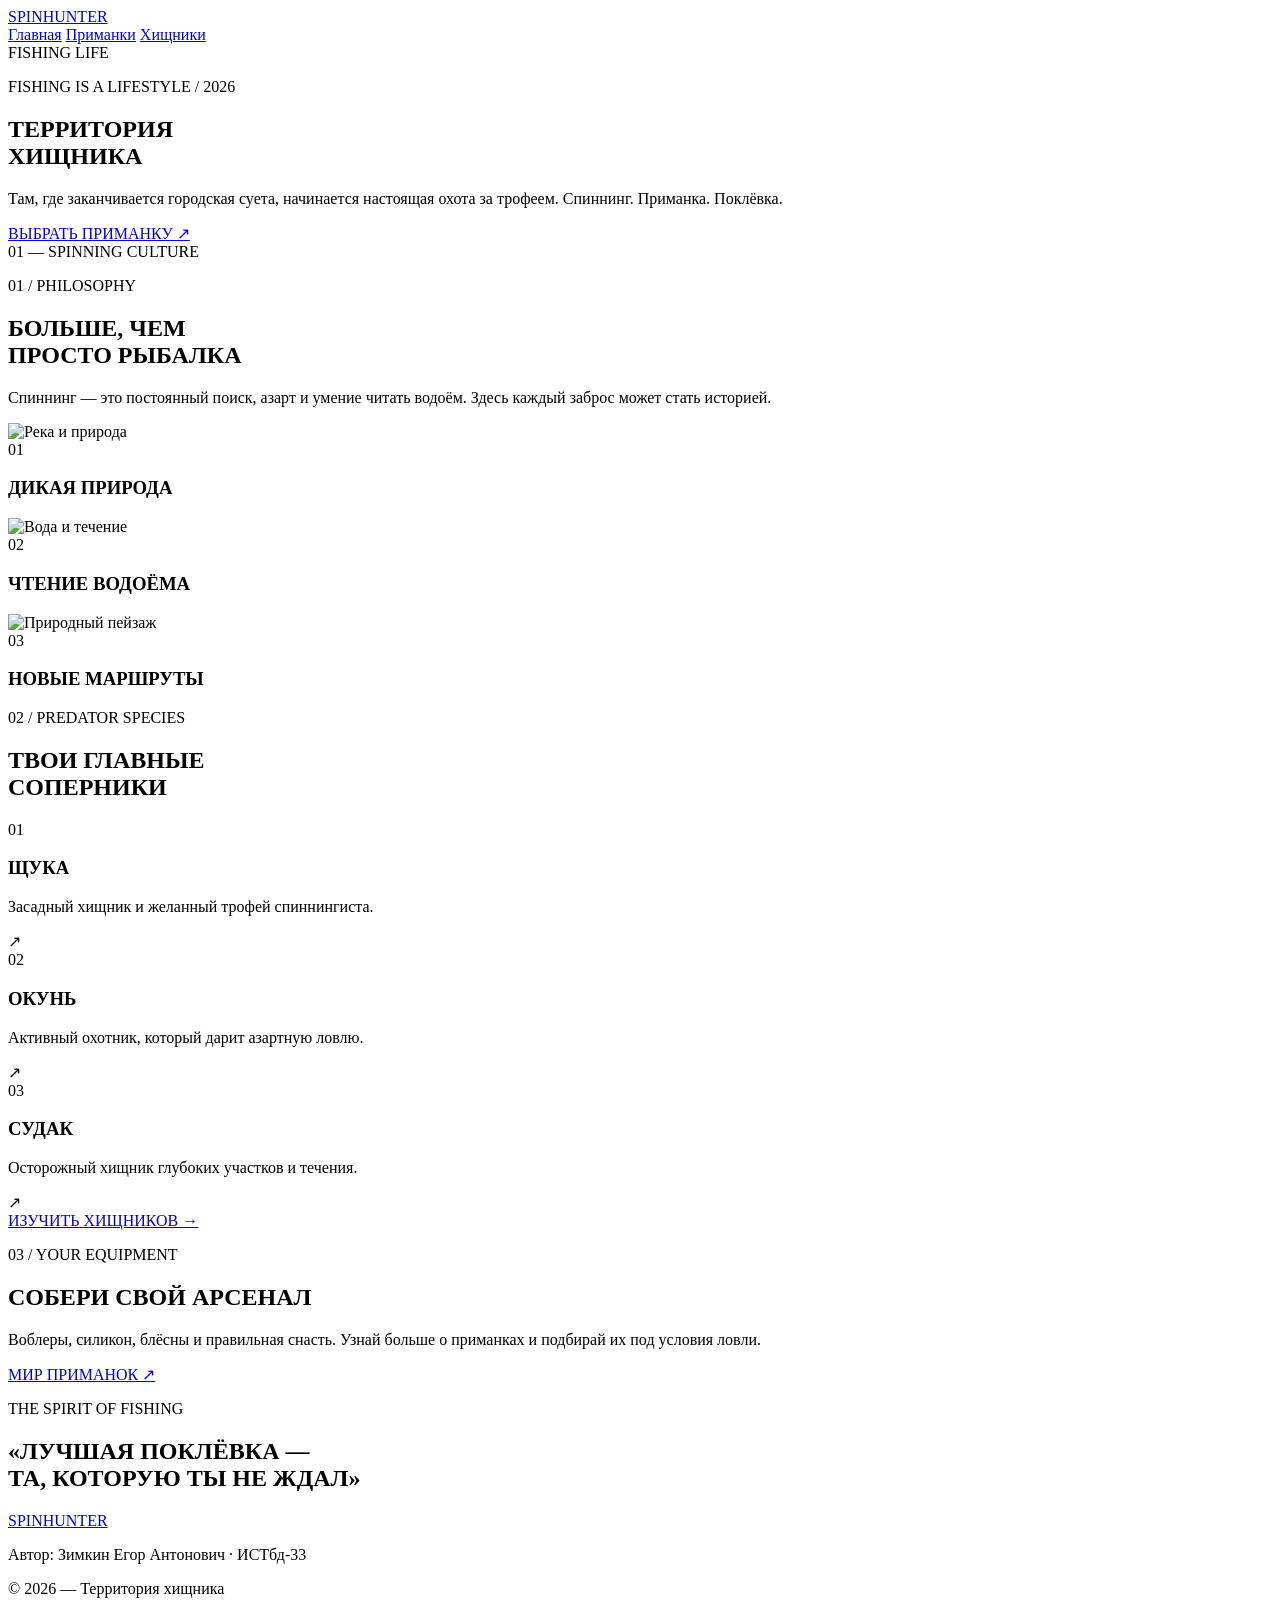
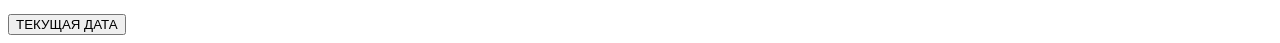
==== index.html @ fcc0eb00 "index.html" ====
<!DOCTYPE html>

<html lang="ru">

<head>

  <meta charset="UTF-8">

  <meta name="viewport" content="width=device-width, initial-scale=1.0">

  <meta name="description" content="SpinHunter — всё о спиннинговой рыбалке, ловле хищника и лучших приманках.">

  <title>SpinHunter — территория хищника</title>

  <link rel="stylesheet" href="style.css">

  <script src="script.js" defer></script>

</head>

<body>

<header class="header">

  <a href="index.html" class="logo">SPIN<span>HUNTER</span></a>

  <nav>

    <a href="index.html">Главная</a>

    <a href="lures.html">Приманки</a>

    <a href="fish.html">Хищники</a>

  </nav>

  <span class="clock" id="clock">FISHING LIFE</span>

</header>

<main>

  <section class="hero">

    <div class="hero-content">

      <p class="eyebrow">FISHING IS A LIFESTYLE / 2026</p>

      <h1>ТЕРРИТОРИЯ<br><span>ХИЩНИКА</span></h1>

      <p class="hero-text">

        Там, где заканчивается городская суета,

        начинается настоящая охота за трофеем.

        Спиннинг. Приманка. Поклёвка.

      </p>

      <a href="lures.html" class="main-button">ВЫБРАТЬ ПРИМАНКУ ↗</a>

    </div>

    <div class="hero-label">01 — SPINNING CULTURE</div>

  </section>

  <section class="section">

    <div class="section-top">

      <div>

        <p class="eyebrow">01 / PHILOSOPHY</p>

        <h2>БОЛЬШЕ, ЧЕМ<br>ПРОСТО РЫБАЛКА</h2>

      </div>

      <p class="section-intro">

        Спиннинг — это постоянный поиск, азарт

        и умение читать водоём. Здесь каждый

        заброс может стать историей.

      </p>

    </div>

    <div class="photo-grid">

      <article class="photo-card">

        <img src="https://images.unsplash.com/photo-1544551763-46a013bb70d5?w=1000" alt="Река и природа">

        <div class="photo-caption">

          <span>01</span>

          <h3>ДИКАЯ ПРИРОДА</h3>

        </div>

      </article>

      <article class="photo-card">

        <img src="https://images.unsplash.com/photo-1518837695005-2083093ee35b?w=1000" alt="Вода и течение">

        <div class="photo-caption">

          <span>02</span>

          <h3>ЧТЕНИЕ ВОДОЁМА</h3>

        </div>

      </article>

      <article class="photo-card">

        <img src="https://images.unsplash.com/photo-1500530855697-b586d89ba3ee?w=1000" alt="Природный пейзаж">

        <div class="photo-caption">

          <span>03</span>

          <h3>НОВЫЕ МАРШРУТЫ</h3>

        </div>

      </article>

    </div>

  </section>

  <section class="dark-section">

    <p class="eyebrow">02 / PREDATOR SPECIES</p>

    <h2>ТВОИ ГЛАВНЫЕ<br><span>СОПЕРНИКИ</span></h2>

    <div class="fish-list">

      <div class="fish-item">

        <span>01</span>

        <div>

          <h3>ЩУКА</h3>

          <p>Засадный хищник и желанный трофей спиннингиста.</p>

        </div>

        <span>↗</span>

      </div>

      <div class="fish-item">

        <span>02</span>

        <div>

          <h3>ОКУНЬ</h3>

          <p>Активный охотник, который дарит азартную ловлю.</p>

        </div>

        <span>↗</span>

      </div>

      <div class="fish-item">

        <span>03</span>

        <div>

          <h3>СУДАК</h3>

          <p>Осторожный хищник глубоких участков и течения.</p>

        </div>

        <span>↗</span>

      </div>

    </div>

    <a href="fish.html" class="text-link">ИЗУЧИТЬ ХИЩНИКОВ →</a>

  </section>

  <section class="section">

    <p class="eyebrow">03 / YOUR EQUIPMENT</p>

    <h2>СОБЕРИ СВОЙ АРСЕНАЛ</h2>

    <p class="description">

      Воблеры, силикон, блёсны и правильная снасть.

      Узнай больше о приманках и подбирай их

      под условия ловли.

    </p>

    <a href="lures.html" class="main-button">МИР ПРИМАНОК ↗</a>

  </section>

  <section class="quote">

    <p class="eyebrow">THE SPIRIT OF FISHING</p>

    <h2>«ЛУЧШАЯ ПОКЛЁВКА —<br>ТА, КОТОРУЮ ТЫ НЕ ЖДАЛ»</h2>

  </section>

</main>

<footer>

  <a href="index.html" class="logo">SPIN<span>HUNTER</span></a>

  <p>Автор: Зимкин Егор Антонович · ИСТбд-33</p>

  <p>© 2026 — Территория хищника</p>

  <button class="date-button" onclick="showDate()">ТЕКУЩАЯ ДАТА</button>

</footer>

</body>

</html>
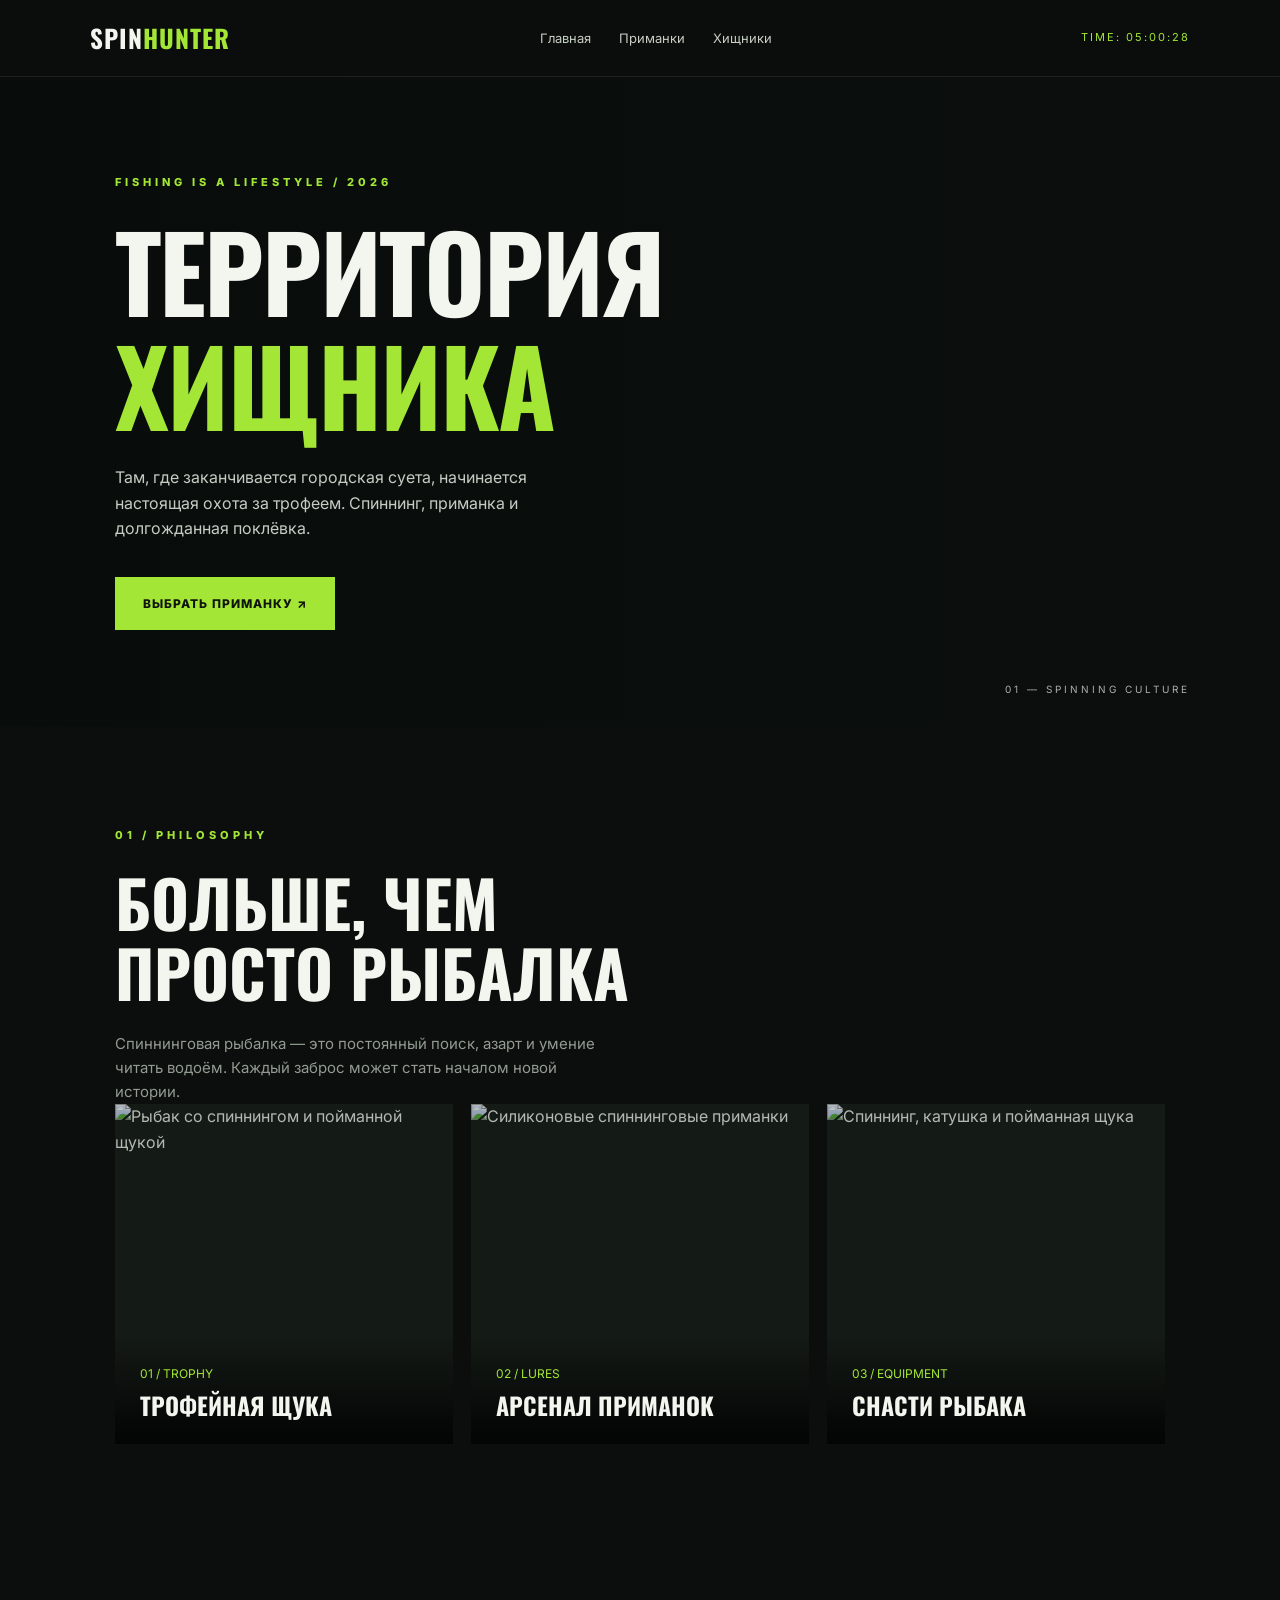
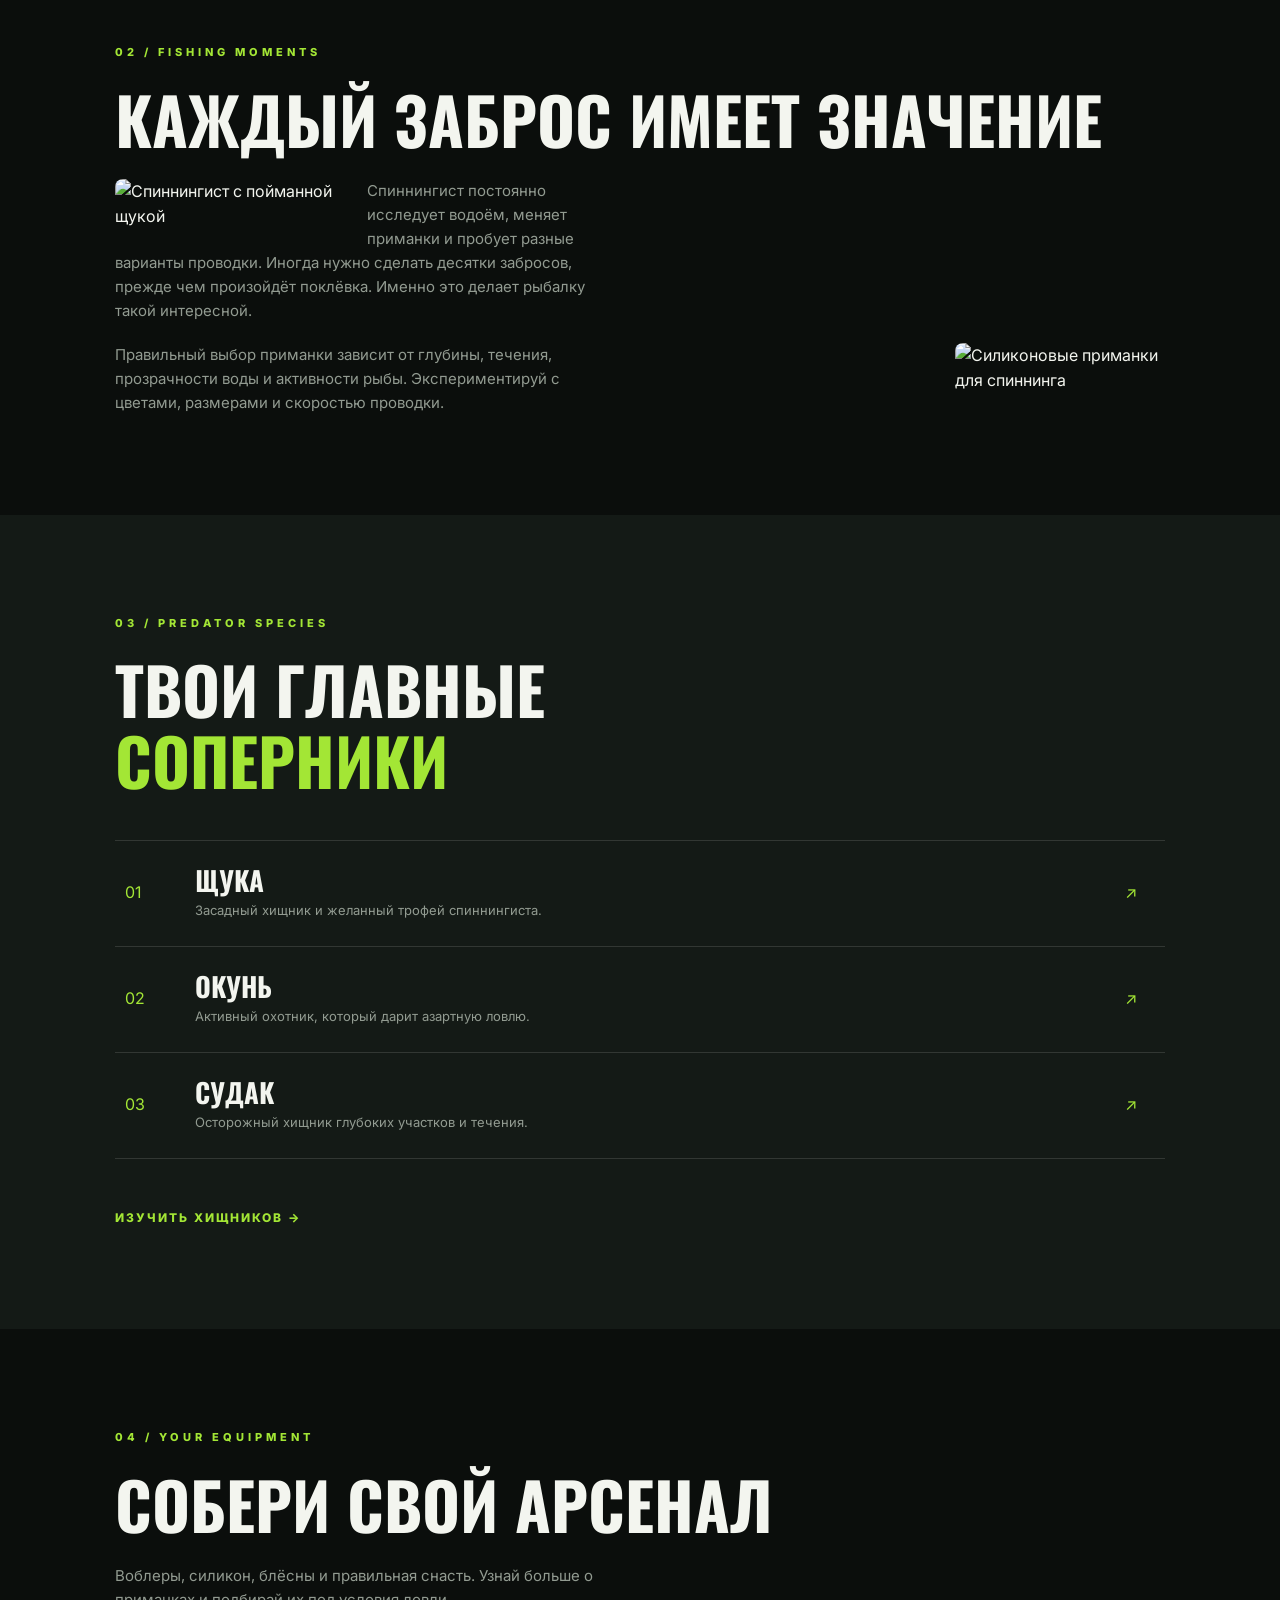
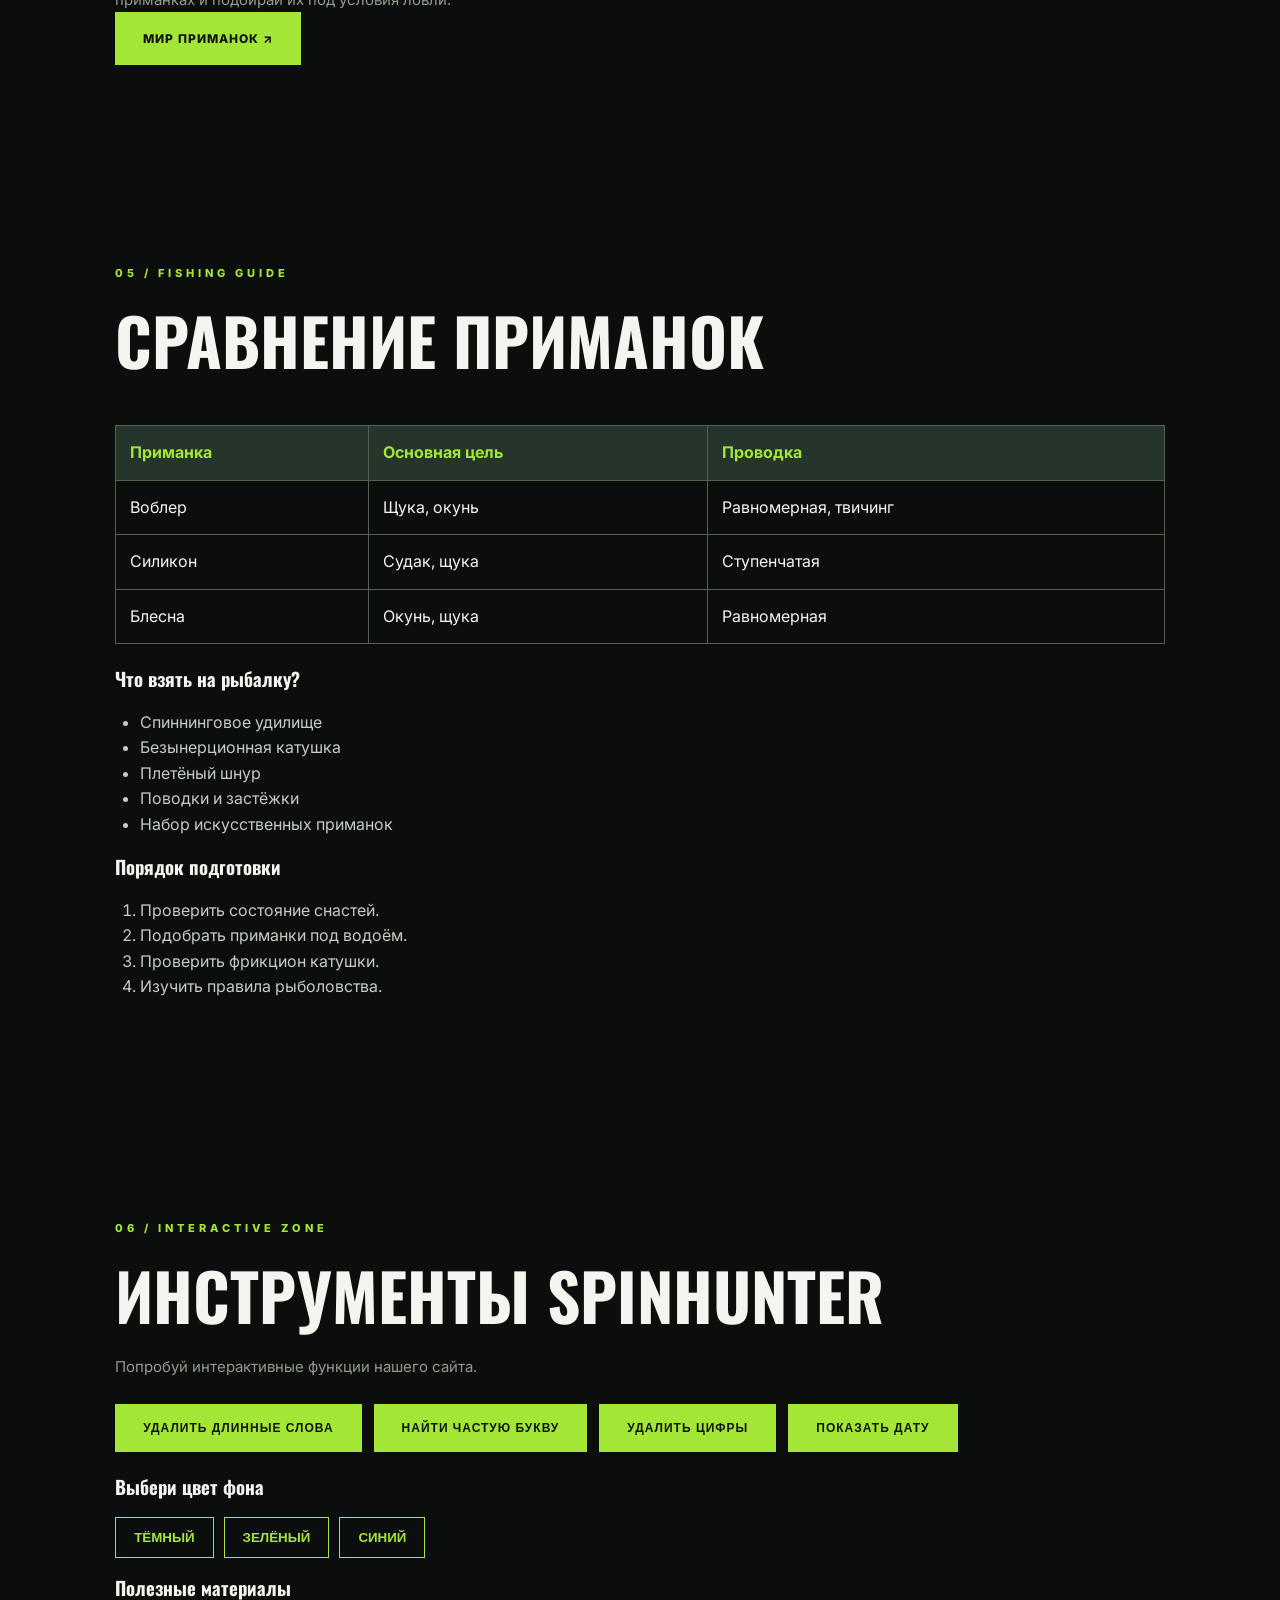
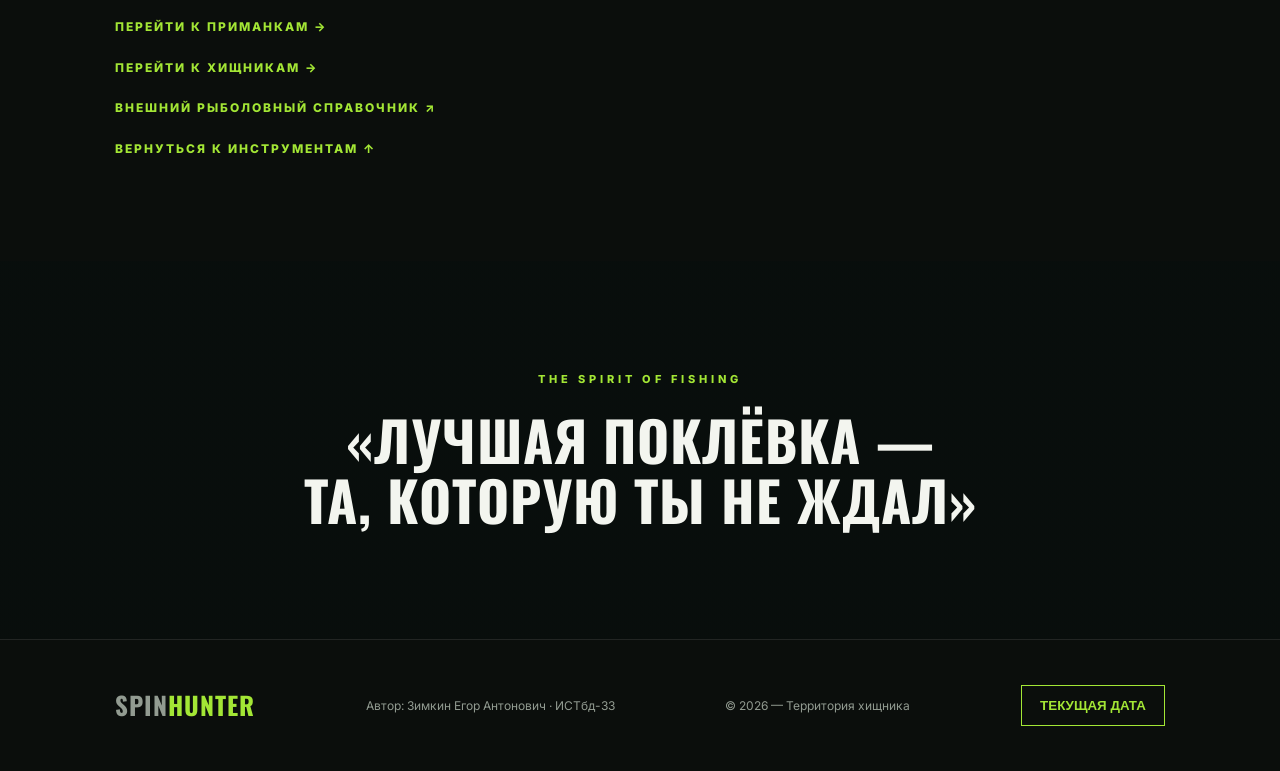
==== commit a85c7630: "index.html" ====
--- a/index.html
+++ b/index.html
@@ -1,3 +1,5 @@
+
+
 <!DOCTYPE html>
 
 <html lang="ru">
@@ -8,7 +10,7 @@
 
   <meta name="viewport" content="width=device-width, initial-scale=1.0">
 
-  <meta name="description" content="SpinHunter — всё о спиннинговой рыбалке, ловле хищника и лучших приманках.">
+  <meta name="description" content="SpinHunter — сайт о спиннинговой рыбалке, ловле щуки, окуня и судака, приманках и снастях.">
 
   <title>SpinHunter — территория хищника</title>
 
@@ -40,7 +42,17 @@
 
 <main>
 
-  <section class="hero">
+  <!-- ГЛАВНЫЙ ЭКРАН -->
+
+  <section class="hero" style="
+
+    background:
+
+    linear-gradient(90deg, #080d0cf0 0%, #080d0c88 60%, #080d0c22 100%),
+
+    url('https://norstream.ru/images/blogs/sazanowwmail.ru/2022_Aggressor_2022/C-FEOFqCju0.jpg') center/cover;
+
+  ">
 
     <div class="hero-content">
 
@@ -54,7 +66,7 @@
 
         начинается настоящая охота за трофеем.
 
-        Спиннинг. Приманка. Поклёвка.
+        Спиннинг, приманка и долгожданная поклёвка.
 
       </p>
 
@@ -66,95 +78,167 @@
 
   </section>
 
+  <!-- О РЫБАЛКЕ -->
+
   <section class="section">
 
-    <div class="section-top">
-
-      <div>
-
-        <p class="eyebrow">01 / PHILOSOPHY</p>
-
-        <h2>БОЛЬШЕ, ЧЕМ<br>ПРОСТО РЫБАЛКА</h2>
+    <p class="eyebrow">01 / PHILOSOPHY</p>
+
+    <h2>БОЛЬШЕ, ЧЕМ<br>ПРОСТО РЫБАЛКА</h2>
+
+    <p class="description">
+
+      Спиннинговая рыбалка — это постоянный поиск,
+
+      азарт и умение читать водоём. Каждый заброс
+
+      может стать началом новой истории.
+
+    </p>
+
+    <div class="photo-grid">
+
+      <article class="photo-card">
+
+        <img src="https://jackall.ru/images/rvminnov_granov/d4tjtryj4ms.jpg" alt="Рыбак со спиннингом и пойманной щукой">
+
+        <div class="photo-caption">
+
+          <span>01 / TROPHY</span>
+
+          <h3>ТРОФЕЙНАЯ ЩУКА</h3>
+
+        </div>
+
+      </article>
+
+      <article class="photo-card">
+
+        <img src="https://www.blinker.de/content/uploads/2023/04/kocc88der-flaten-1024x720.jpg" alt="Силиконовые спиннинговые приманки">
+
+        <div class="photo-caption">
+
+          <span>02 / LURES</span>
+
+          <h3>АРСЕНАЛ ПРИМАНОК</h3>
+
+        </div>
+
+      </article>
+
+      <article class="photo-card">
+
+        <img src="https://fishingcentral.com.au/cdn/shop/files/H91e531b0699f4c3fa8c405049eea48e4m_1400x.webp?v=1751552035" alt="Спиннинг, катушка и пойманная щука">
+
+        <div class="photo-caption">
+
+          <span>03 / EQUIPMENT</span>
+
+          <h3>СНАСТИ РЫБАКА</h3>
+
+        </div>
+
+      </article>
+
+    </div>
+
+  </section>
+
+  <!-- ТЕКСТ С ОБТЕКАНИЕМ ИЗОБРАЖЕНИЙ -->
+
+  <section class="section">
+
+    <p class="eyebrow">02 / FISHING MOMENTS</p>
+
+    <h2>КАЖДЫЙ ЗАБРОС ИМЕЕТ ЗНАЧЕНИЕ</h2>
+
+    <img
+
+      src="https://sfish.ru/uploads/_pages/2268/8-0.jpg"
+
+      alt="Спиннингист с пойманной щукой"
+
+      style="width:230px;max-width:45%;float:left;margin:0 22px 15px 0;border-radius:8px;"
+
+    >
+
+    <p class="description">
+
+      Спиннингист постоянно исследует водоём,
+
+      меняет приманки и пробует разные варианты
+
+      проводки. Иногда нужно сделать десятки
+
+      забросов, прежде чем произойдёт поклёвка.
+
+      Именно это делает рыбалку такой интересной.
+
+    </p>
+
+    <div style="clear:both;height:20px;"></div>
+
+    <img
+
+      src="https://www.truscendfishing.com/cdn/shop/files/D1-3.2_-0.6oz-01.jpg?v=1713931246"
+
+      alt="Силиконовые приманки для спиннинга"
+
+      style="width:210px;max-width:45%;float:right;margin:0 0 15px 22px;border-radius:8px;"
+
+    >
+
+    <p class="description">
+
+      Правильный выбор приманки зависит от глубины,
+
+      течения, прозрачности воды и активности рыбы.
+
+      Экспериментируй с цветами, размерами
+
+      и скоростью проводки.
+
+    </p>
+
+    <div style="clear:both;"></div>
+
+  </section>
+
+  <!-- ХИЩНИКИ -->
+
+  <section class="dark-section">
+
+    <p class="eyebrow">03 / PREDATOR SPECIES</p>
+
+    <h2>ТВОИ ГЛАВНЫЕ<br><span>СОПЕРНИКИ</span></h2>
+
+    <div class="fish-list">
+
+      <div class="fish-item">
+
+        <span>01</span>
+
+        <div>
+
+          <h3>ЩУКА</h3>
+
+          <p>Засадный хищник и желанный трофей спиннингиста.</p>
+
+        </div>
+
+        <span>↗</span>
 
       </div>
 
-      <p class="section-intro">
-
-        Спиннинг — это постоянный поиск, азарт
-
-        и умение читать водоём. Здесь каждый
-
-        заброс может стать историей.
-
-      </p>
-
-    </div>
-
-    <div class="photo-grid">
-
-      <article class="photo-card">
-
-        <img src="https://images.unsplash.com/photo-1544551763-46a013bb70d5?w=1000" alt="Река и природа">
-
-        <div class="photo-caption">
-
-          <span>01</span>
-
-          <h3>ДИКАЯ ПРИРОДА</h3>
-
-        </div>
-
-      </article>
-
-      <article class="photo-card">
-
-        <img src="https://images.unsplash.com/photo-1518837695005-2083093ee35b?w=1000" alt="Вода и течение">
-
-        <div class="photo-caption">
-
-          <span>02</span>
-
-          <h3>ЧТЕНИЕ ВОДОЁМА</h3>
-
-        </div>
-
-      </article>
-
-      <article class="photo-card">
-
-        <img src="https://images.unsplash.com/photo-1500530855697-b586d89ba3ee?w=1000" alt="Природный пейзаж">
-
-        <div class="photo-caption">
-
-          <span>03</span>
-
-          <h3>НОВЫЕ МАРШРУТЫ</h3>
-
-        </div>
-
-      </article>
-
-    </div>
-
-  </section>
-
-  <section class="dark-section">
-
-    <p class="eyebrow">02 / PREDATOR SPECIES</p>
-
-    <h2>ТВОИ ГЛАВНЫЕ<br><span>СОПЕРНИКИ</span></h2>
-
-    <div class="fish-list">
-
       <div class="fish-item">
 
-        <span>01</span>
+        <span>02</span>
 
         <div>
 
-          <h3>ЩУКА</h3>
-
-          <p>Засадный хищник и желанный трофей спиннингиста.</p>
+          <h3>ОКУНЬ</h3>
+
+          <p>Активный охотник, который дарит азартную ловлю.</p>
 
         </div>
 
@@ -164,13 +248,13 @@
 
       <div class="fish-item">
 
-        <span>02</span>
+        <span>03</span>
 
         <div>
 
-          <h3>ОКУНЬ</h3>
-
-          <p>Активный охотник, который дарит азартную ловлю.</p>
+          <h3>СУДАК</h3>
+
+          <p>Осторожный хищник глубоких участков и течения.</p>
 
         </div>
 
@@ -178,31 +262,17 @@
 
       </div>
 
-      <div class="fish-item">
-
-        <span>03</span>
-
-        <div>
-
-          <h3>СУДАК</h3>
-
-          <p>Осторожный хищник глубоких участков и течения.</p>
-
-        </div>
-
-        <span>↗</span>
-
-      </div>
-
     </div>
 
     <a href="fish.html" class="text-link">ИЗУЧИТЬ ХИЩНИКОВ →</a>
 
   </section>
 
+  <!-- ПРИМАНКИ -->
+
   <section class="section">
 
-    <p class="eyebrow">03 / YOUR EQUIPMENT</p>
+    <p class="eyebrow">04 / YOUR EQUIPMENT</p>
 
     <h2>СОБЕРИ СВОЙ АРСЕНАЛ</h2>
 
@@ -220,6 +290,160 @@
 
   </section>
 
+  <!-- ТАБЛИЦА -->
+
+  <section class="section">
+
+    <p class="eyebrow">05 / FISHING GUIDE</p>
+
+    <h2>СРАВНЕНИЕ ПРИМАНОК</h2>
+
+    <div style="overflow-x:auto;">
+
+      <table style="width:100%;border-collapse:collapse;margin:25px 0;text-align:left;">
+
+        <tr style="background:#26352a;color:#a3e635;">
+
+          <th style="padding:14px;border:1px solid #536052;">Приманка</th>
+
+          <th style="padding:14px;border:1px solid #536052;">Основная цель</th>
+
+          <th style="padding:14px;border:1px solid #536052;">Проводка</th>
+
+        </tr>
+
+        <tr>
+
+          <td style="padding:14px;border:1px solid #536052;">Воблер</td>
+
+          <td style="padding:14px;border:1px solid #536052;">Щука, окунь</td>
+
+          <td style="padding:14px;border:1px solid #536052;">Равномерная, твичинг</td>
+
+        </tr>
+
+        <tr>
+
+          <td style="padding:14px;border:1px solid #536052;">Силикон</td>
+
+          <td style="padding:14px;border:1px solid #536052;">Судак, щука</td>
+
+          <td style="padding:14px;border:1px solid #536052;">Ступенчатая</td>
+
+        </tr>
+
+        <tr>
+
+          <td style="padding:14px;border:1px solid #536052;">Блесна</td>
+
+          <td style="padding:14px;border:1px solid #536052;">Окунь, щука</td>
+
+          <td style="padding:14px;border:1px solid #536052;">Равномерная</td>
+
+        </tr>
+
+      </table>
+
+    </div>
+
+    <h3>Что взять на рыбалку?</h3>
+
+    <ul style="margin:20px 0 20px 25px;color:#c4ccc3;">
+
+      <li>Спиннинговое удилище</li>
+
+      <li>Безынерционная катушка</li>
+
+      <li>Плетёный шнур</li>
+
+      <li>Поводки и застёжки</li>
+
+      <li>Набор искусственных приманок</li>
+
+    </ul>
+
+    <h3>Порядок подготовки</h3>
+
+    <ol style="margin:20px 0 20px 25px;color:#c4ccc3;">
+
+      <li>Проверить состояние снастей.</li>
+
+      <li>Подобрать приманки под водоём.</li>
+
+      <li>Проверить фрикцион катушки.</li>
+
+      <li>Изучить правила рыболовства.</li>
+
+    </ol>
+
+  </section>
+
+  <!-- JAVASCRIPT -->
+
+  <section class="section" id="interactive">
+
+    <p class="eyebrow">06 / INTERACTIVE ZONE</p>
+
+    <h2>ИНСТРУМЕНТЫ SPINHUNTER</h2>
+
+    <p class="description">
+
+      Попробуй интерактивные функции нашего сайта.
+
+    </p>
+
+    <div style="display:flex;flex-wrap:wrap;gap:12px;margin:25px 0;">
+
+      <button class="main-button" onclick="removeLongWords()">УДАЛИТЬ ДЛИННЫЕ СЛОВА</button>
+
+      <button class="main-button" onclick="findFrequentLetter()">НАЙТИ ЧАСТУЮ БУКВУ</button>
+
+      <button class="main-button" onclick="removeDigits()">УДАЛИТЬ ЦИФРЫ</button>
+
+      <button class="main-button" onclick="showDate()">ПОКАЗАТЬ ДАТУ</button>
+
+    </div>
+
+    <h3>Выбери цвет фона</h3>
+
+    <div style="display:flex;gap:10px;flex-wrap:wrap;margin:20px 0;">
+
+      <button class="date-button" onclick="changeBackground('#0b0e0c')">ТЁМНЫЙ</button>
+
+      <button class="date-button" onclick="changeBackground('#183323')">ЗЕЛЁНЫЙ</button>
+
+      <button class="date-button" onclick="changeBackground('#17243a')">СИНИЙ</button>
+
+    </div>
+
+    <h3>Полезные материалы</h3>
+
+    <p style="margin-top:15px;">
+
+      <a href="lures.html" class="text-link">ПЕРЕЙТИ К ПРИМАНКАМ →</a>
+
+    </p>
+
+    <p style="margin-top:15px;">
+
+      <a href="fish.html" class="text-link">ПЕРЕЙТИ К ХИЩНИКАМ →</a>
+
+    </p>
+
+    <p style="margin-top:15px;">
+
+      <a href="https://www.fishbase.se/" target="_blank" rel="noopener" class="text-link">ВНЕШНИЙ РЫБОЛОВНЫЙ СПРАВОЧНИК ↗</a>
+
+    </p>
+
+    <p style="margin-top:15px;">
+
+      <a href="#interactive" class="text-link">ВЕРНУТЬСЯ К ИНСТРУМЕНТАМ ↑</a>
+
+    </p>
+
+  </section>
+
   <section class="quote">
 
     <p class="eyebrow">THE SPIRIT OF FISHING</p>
--- a/style.css
+++ b/style.css
@@ -0,0 +1,358 @@
+
+@import url('https://fonts.googleapis.com/css2?family=Oswald:wght@400;500;600;700&family=Inter:wght@400;500;600;700;800&display=swap');
+
+:root {
+  --bg: #0b0e0c;
+  --panel: #141a16;
+  --green: #a3e635;
+  --white: #f3f5ef;
+  --muted: #929b91;
+}
+
+* {
+  margin: 0;
+  padding: 0;
+  box-sizing: border-box;
+}
+
+html {
+  scroll-behavior: smooth;
+}
+
+body {
+  background: var(--bg);
+  color: var(--white);
+  font-family: 'Inter', sans-serif;
+  line-height: 1.6;
+}
+
+a {
+  color: inherit;
+  text-decoration: none;
+}
+
+.header {
+  min-height: 76px;
+  padding: 18px 7%;
+  display: flex;
+  align-items: center;
+  justify-content: space-between;
+  gap: 20px;
+  background: #0b0e0cf2;
+  border-bottom: 1px solid #ffffff15;
+  position: sticky;
+  top: 0;
+  z-index: 10;
+  backdrop-filter: blur(12px);
+}
+
+.logo {
+  font-family: 'Oswald', sans-serif;
+  font-size: 25px;
+  font-weight: 700;
+  letter-spacing: 1px;
+}
+
+.logo span,
+h1 span,
+.dark-section h2 span {
+  color: var(--green);
+}
+
+nav {
+  display: flex;
+  gap: 28px;
+  flex-wrap: wrap;
+}
+
+nav a {
+  color: #c6cec5;
+  font-size: 13px;
+  transition: .3s;
+}
+
+nav a:hover {
+  color: var(--green);
+}
+
+.clock {
+  color: var(--green);
+  font-size: 11px;
+  letter-spacing: 2px;
+}
+
+.hero {
+  min-height: 650px;
+  display: flex;
+  align-items: center;
+  padding: 90px 9%;
+  position: relative;
+  background:
+    linear-gradient(90deg, #080d0bea 0%, #080d0c88 52%, #080d0c22 100%),
+    url('https://images.unsplash.com/photo-1518837695005-2083093ee35b?w=2000') center/cover;
+}
+
+.hero-content {
+  max-width: 700px;
+}
+
+.eyebrow {
+  color: var(--green);
+  font-size: 11px;
+  font-weight: 800;
+  letter-spacing: 4px;
+  margin-bottom: 22px;
+}
+
+h1, h2, h3 {
+  font-family: 'Oswald', sans-serif;
+  line-height: 1.08;
+}
+
+h1 {
+  font-size: clamp(54px, 9vw, 105px);
+  font-weight: 700;
+  letter-spacing: -2px;
+}
+
+.hero-text {
+  color: #c4ccc3;
+  max-width: 460px;
+  margin: 25px 0 35px;
+  font-size: 16px;
+}
+
+.main-button {
+  display: inline-block;
+  padding: 16px 27px;
+  background: var(--green);
+  color: #10150b;
+  font-size: 12px;
+  font-weight: 800;
+  letter-spacing: 1px;
+  transition: .3s;
+  border: 1px solid var(--green);
+  cursor: pointer;
+}
+
+.main-button:hover {
+  background: transparent;
+  color: var(--green);
+  transform: translateY(-3px);
+}
+
+.hero-label {
+  position: absolute;
+  bottom: 30px;
+  right: 7%;
+  font-size: 10px;
+  letter-spacing: 3px;
+  color: #ffffffaa;
+}
+
+.section {
+  padding: 100px 9%;
+}
+
+.section h2,
+.dark-section h2 {
+  font-size: clamp(38px, 6vw, 65px);
+  margin-bottom: 25px;
+}
+
+.section-top {
+  display: flex;
+  justify-content: space-between;
+  align-items: end;
+  gap: 40px;
+  margin-bottom: 45px;
+}
+
+.section-intro,
+.description {
+  color: var(--muted);
+  max-width: 480px;
+  font-size: 15px;
+}
+
+.photo-grid {
+  display: grid;
+  grid-template-columns: repeat(3, 1fr);
+  gap: 18px;
+}
+
+.photo-card {
+  min-height: 340px;
+  position: relative;
+  overflow: hidden;
+  background: var(--panel);
+}
+
+.photo-card img {
+  width: 100%;
+  height: 340px;
+  object-fit: cover;
+  display: block;
+  opacity: .72;
+  transition: .5s;
+}
+
+.photo-card:hover img {
+  transform: scale(1.07);
+  opacity: 1;
+}
+
+.photo-caption {
+  position: absolute;
+  bottom: 0;
+  left: 0;
+  width: 100%;
+  padding: 25px;
+  background: linear-gradient(transparent, #000d);
+}
+
+.photo-caption span {
+  color: var(--green);
+  font-size: 12px;
+}
+
+.photo-caption h3 {
+  font-size: 24px;
+  margin-top: 7px;
+}
+
+.dark-section {
+  background: var(--panel);
+  padding: 100px 9%;
+}
+
+.fish-list {
+  margin: 45px 0;
+  border-top: 1px solid #ffffff20;
+}
+
+.fish-item {
+  display: grid;
+  grid-template-columns: 50px 1fr 30px;
+  align-items: center;
+  gap: 20px;
+  padding: 25px 10px;
+  border-bottom: 1px solid #ffffff20;
+  transition: .3s;
+}
+
+.fish-item:hover {
+  background: #ffffff08;
+  padding-left: 20px;
+}
+
+.fish-item > span {
+  color: var(--green);
+}
+
+.fish-item h3 {
+  font-size: 27px;
+  margin-bottom: 5px;
+}
+
+.fish-item p {
+  color: var(--muted);
+  font-size: 13px;
+}
+
+.text-link {
+  color: var(--green);
+  font-size: 12px;
+  font-weight: 800;
+  letter-spacing: 2px;
+}
+
+.quote {
+  text-align: center;
+  padding: 110px 20px;
+  background:
+    linear-gradient(#080e0ce8, #080e0ce8),
+    url('https://images.unsplash.com/photo-1500375592092-40eb2168fd21?w=1800') center/cover;
+}
+
+.quote h2 {
+  font-size: clamp(30px, 5vw, 55px);
+  letter-spacing: 1px;
+}
+
+footer {
+  padding: 45px 9%;
+  display: flex;
+  flex-wrap: wrap;
+  align-items: center;
+  justify-content: space-between;
+  gap: 20px;
+  border-top: 1px solid #ffffff18;
+  color: var(--muted);
+  font-size: 12px;
+}
+
+.date-button {
+  background: transparent;
+  color: var(--green);
+  border: 1px solid var(--green);
+  padding: 12px 18px;
+  cursor: pointer;
+  font-weight: 700;
+}
+
+.date-button:hover {
+  background: var(--green);
+  color: var(--bg);
+}
+
+@media (max-width: 760px) {
+  .header {
+    flex-wrap: wrap;
+    padding: 15px 5%;
+  }
+
+  nav {
+    order: 3;
+    width: 100%;
+    justify-content: space-between;
+    gap: 10px;
+  }
+
+  .clock {
+    font-size: 9px;
+  }
+
+  .hero {
+    min-height: 570px;
+    padding: 75px 7%;
+  }
+
+  .section,
+  .dark-section {
+    padding: 70px 7%;
+  }
+
+  .section-top {
+    display: block;
+  }
+
+  .section-intro {
+    margin-top: 20px;
+  }
+
+  .photo-grid {
+    grid-template-columns: 1fr;
+  }
+
+  .photo-card,
+  .photo-card img {
+    height: 280px;
+    min-height: 280px;
+  }
+
+  footer {
+    flex-direction: column;
+    align-items: flex-start;
+  }
+}
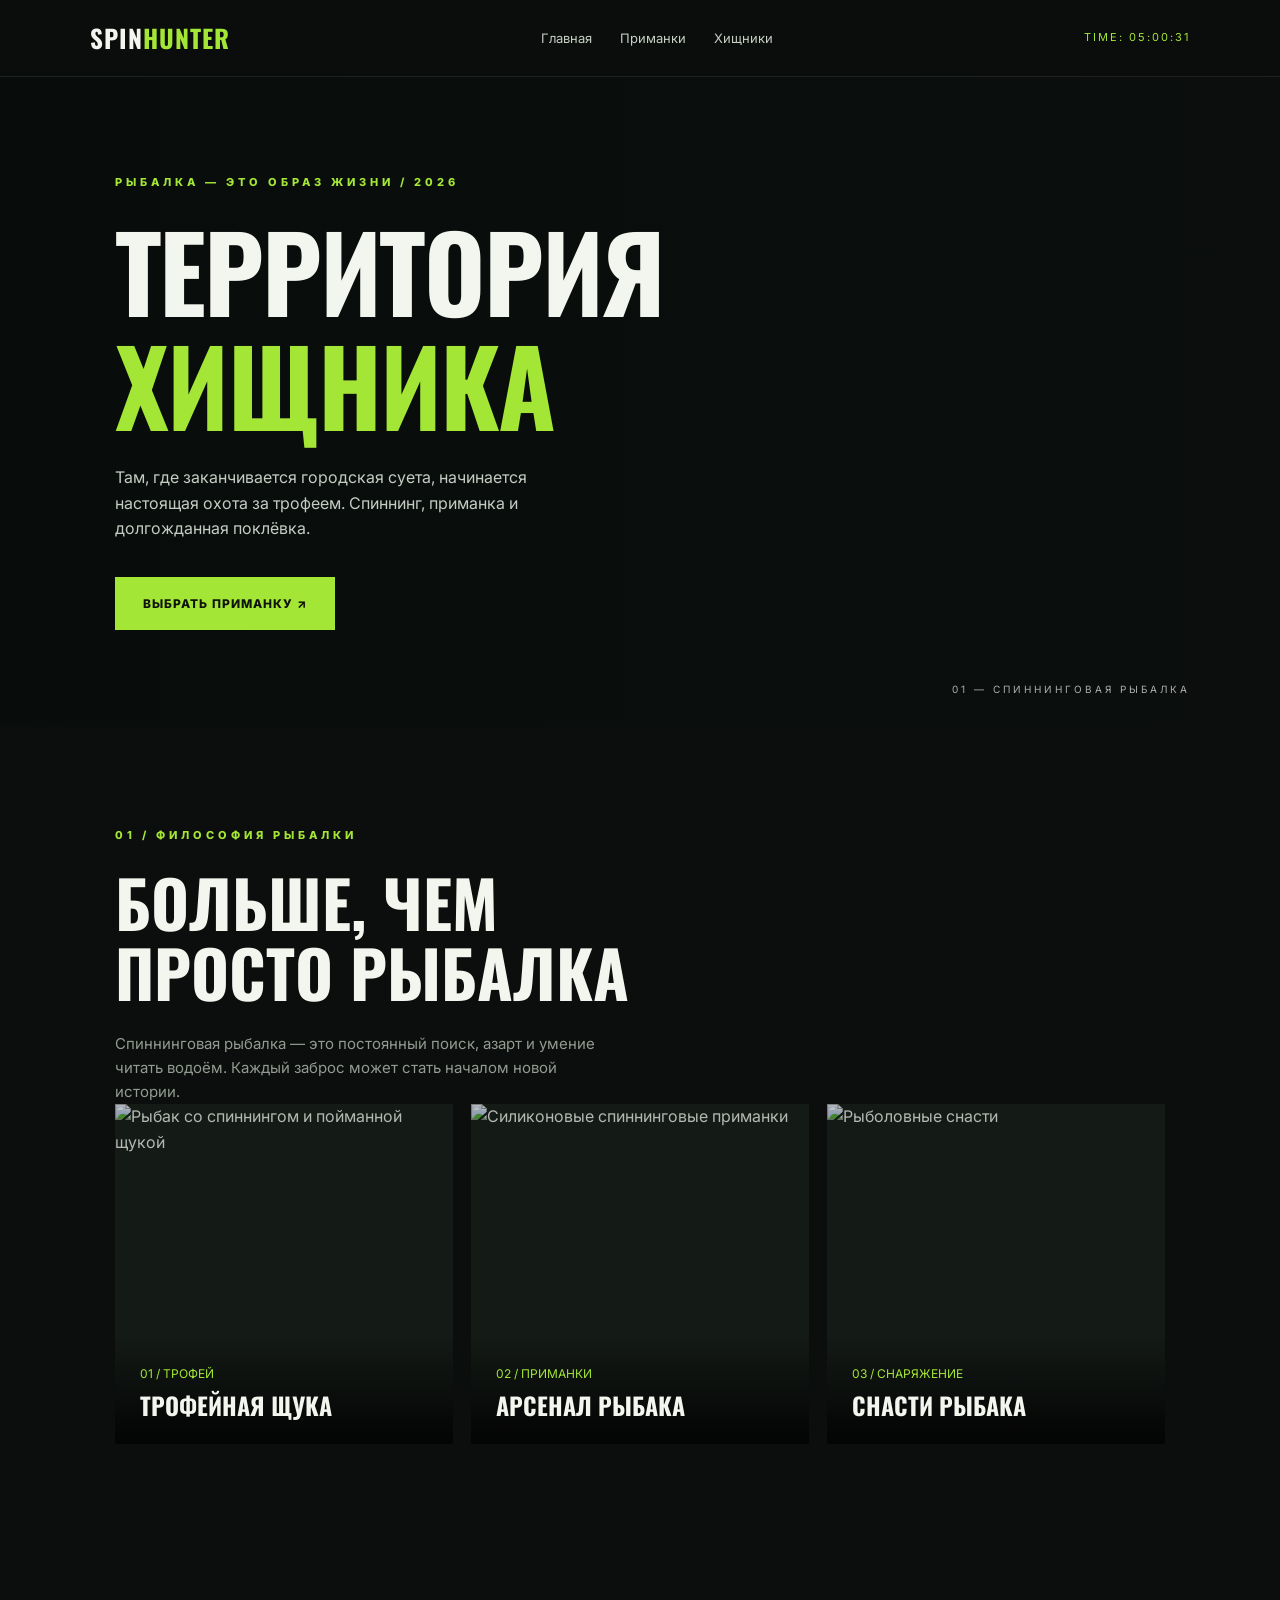
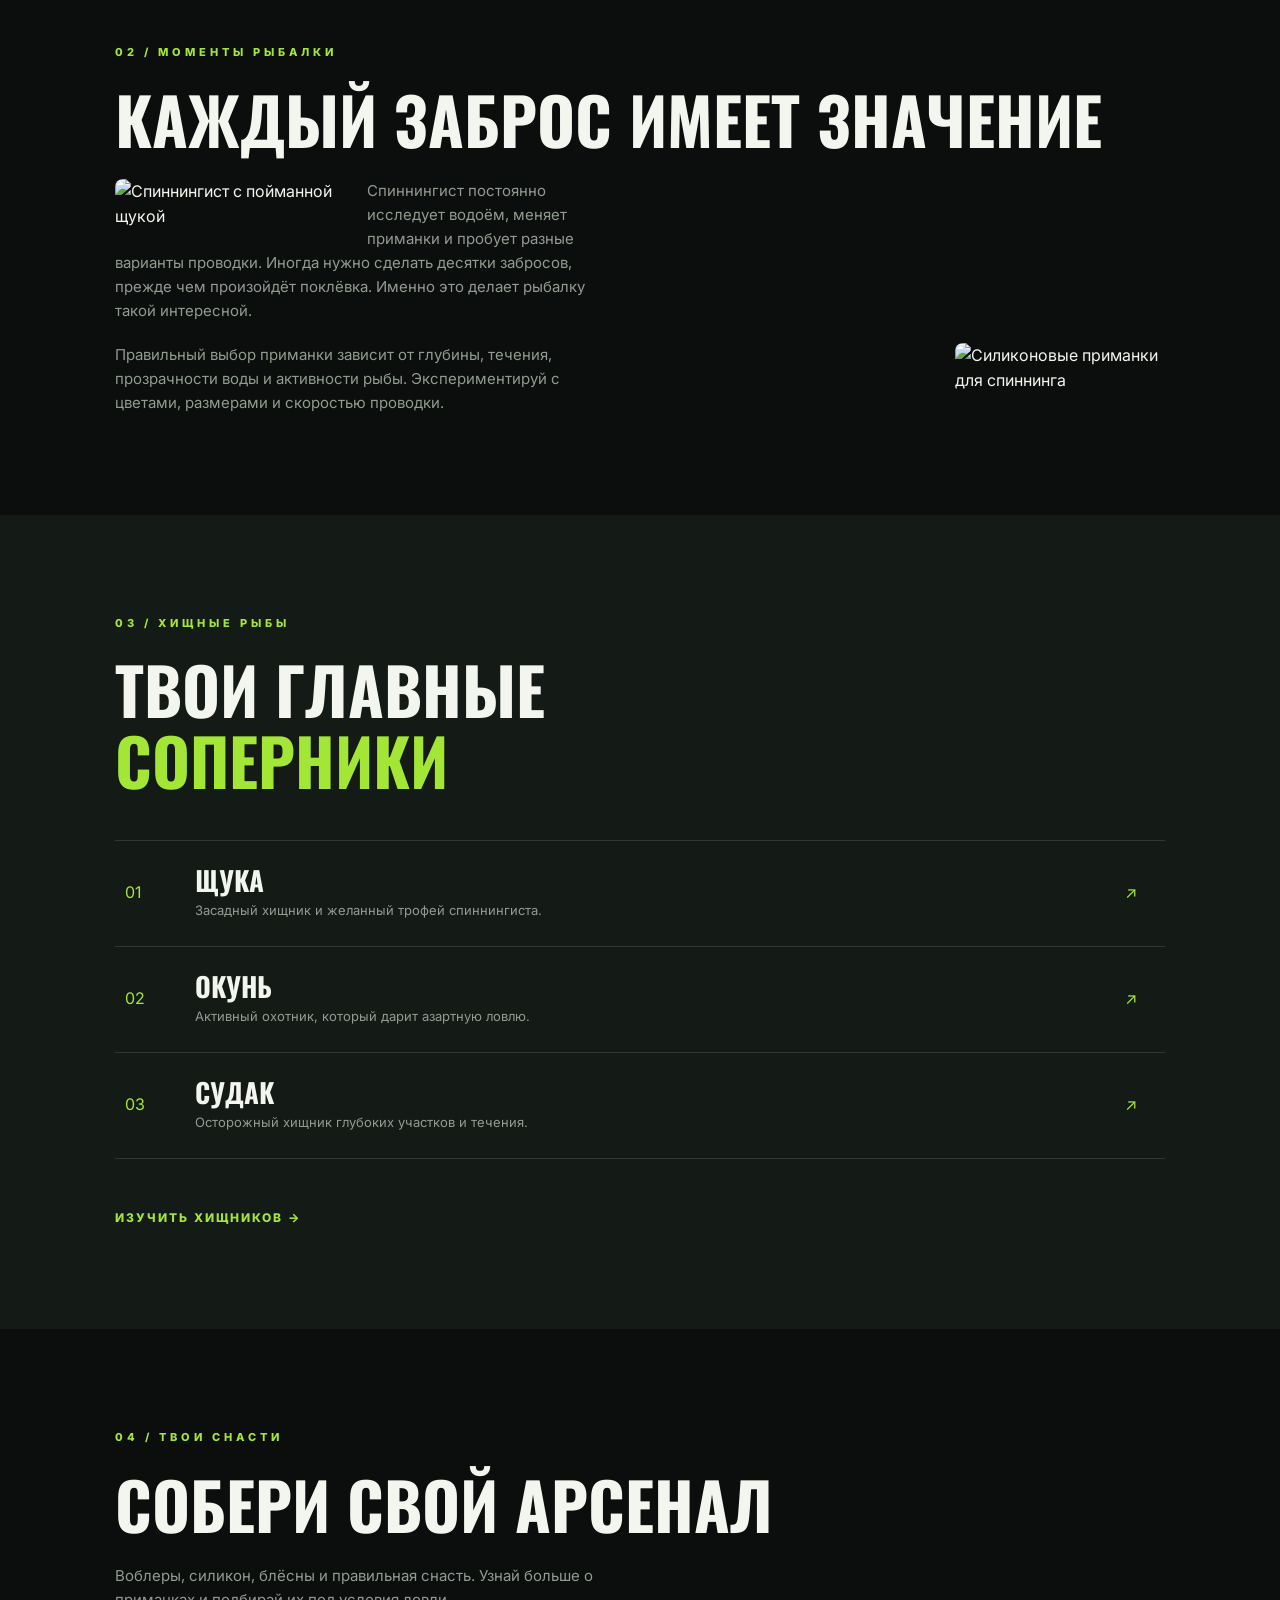
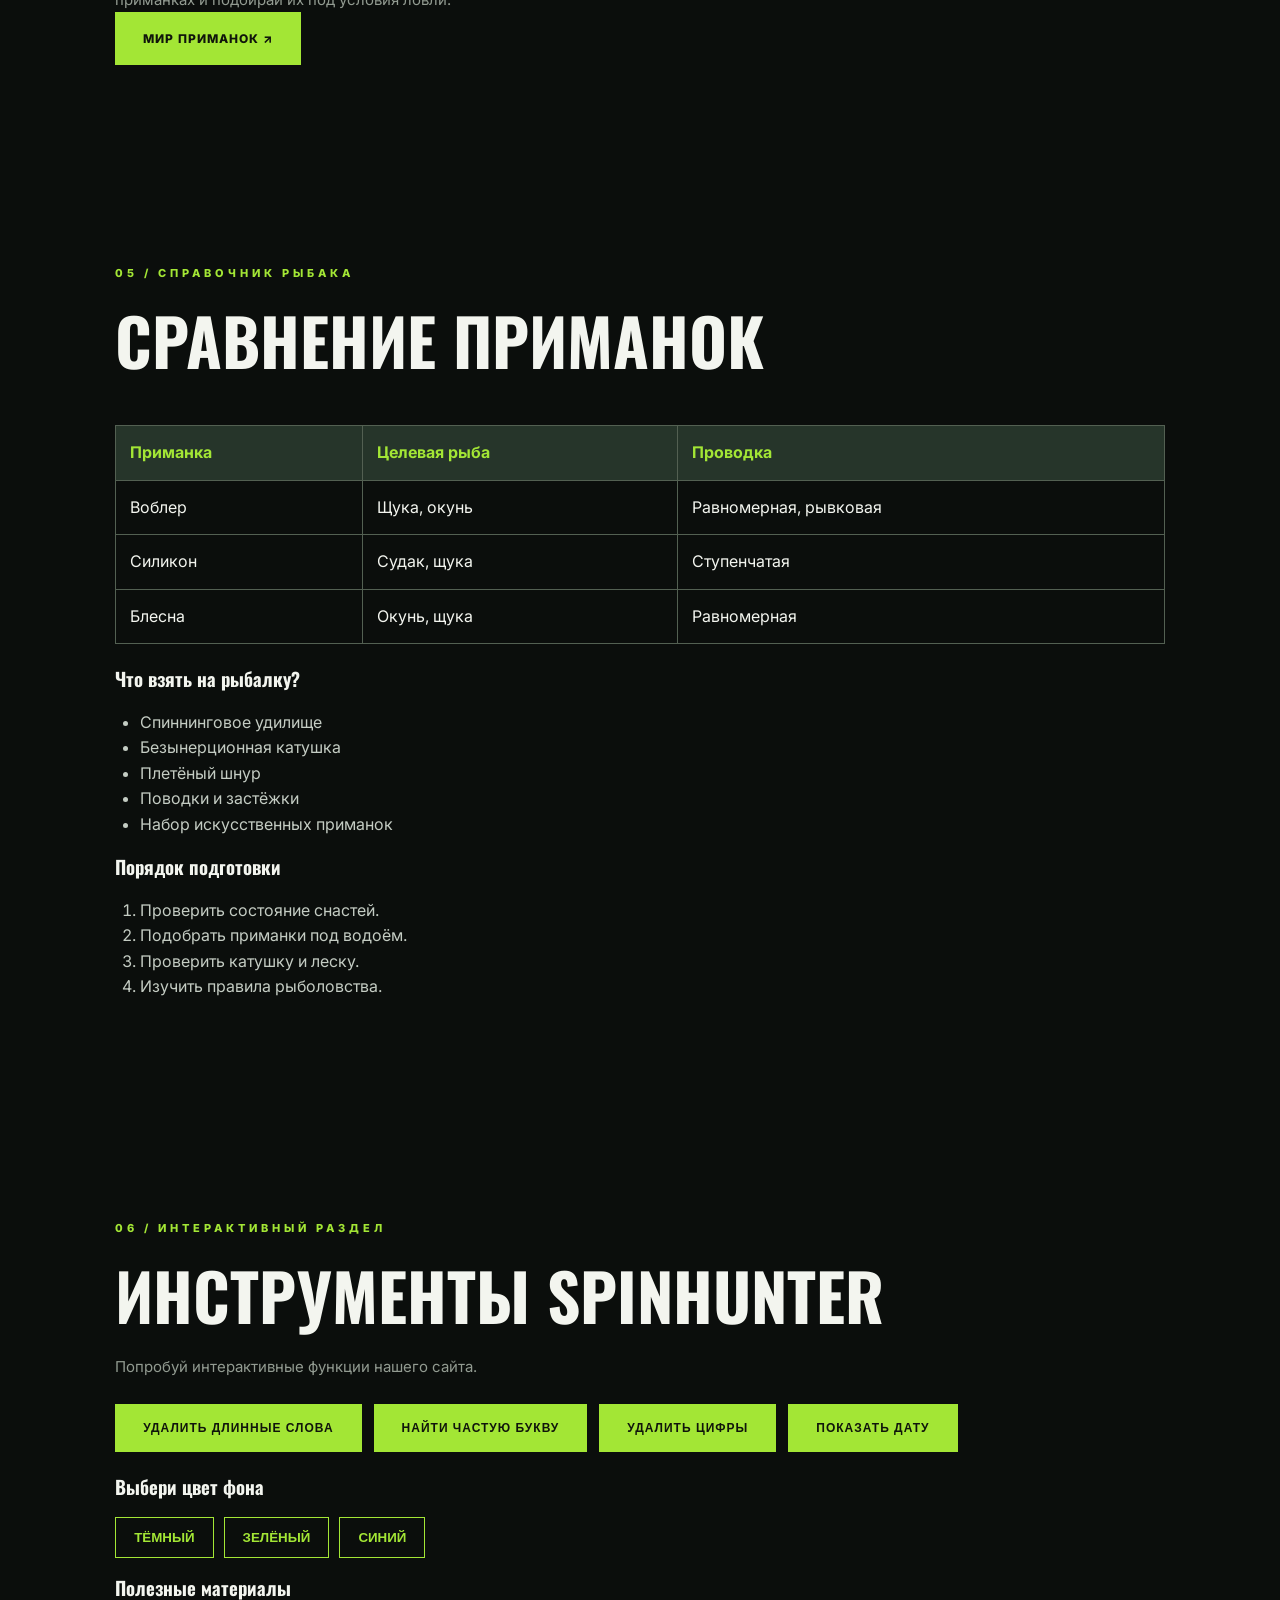
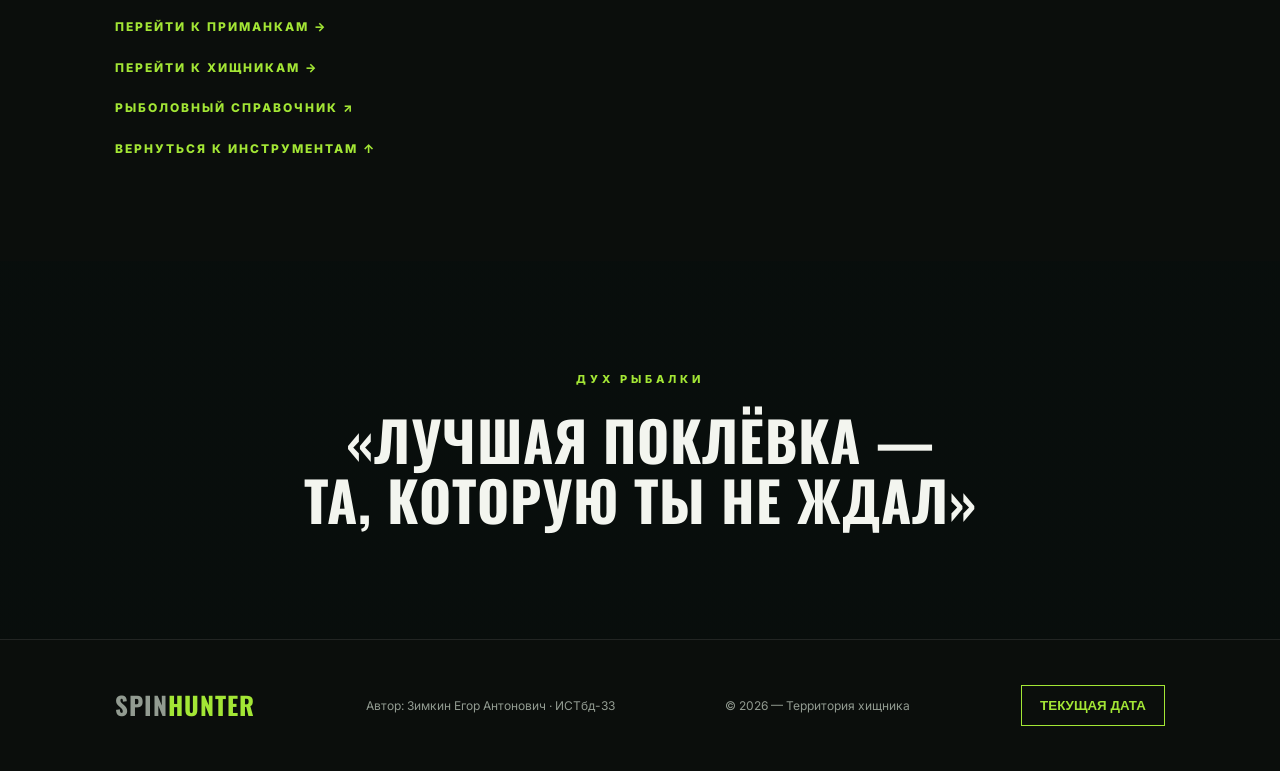
==== commit 81f11dff: "index.html" ====
--- a/index.html
+++ b/index.html
@@ -36,14 +36,12 @@
 
   </nav>
 
-  <span class="clock" id="clock">FISHING LIFE</span>
+  <span class="clock" id="clock">РЫБАЛКА</span>
 
 </header>
 
 <main>
 
-  <!-- ГЛАВНЫЙ ЭКРАН -->
-
   <section class="hero" style="
 
     background:
@@ -56,7 +54,7 @@
 
     <div class="hero-content">
 
-      <p class="eyebrow">FISHING IS A LIFESTYLE / 2026</p>
+      <p class="eyebrow">РЫБАЛКА — ЭТО ОБРАЗ ЖИЗНИ / 2026</p>
 
       <h1>ТЕРРИТОРИЯ<br><span>ХИЩНИКА</span></h1>
 
@@ -74,15 +72,13 @@
 
     </div>
 
-    <div class="hero-label">01 — SPINNING CULTURE</div>
-
-  </section>
-
-  <!-- О РЫБАЛКЕ -->
+    <div class="hero-label">01 — СПИННИНГОВАЯ РЫБАЛКА</div>
+
+  </section>
 
   <section class="section">
 
-    <p class="eyebrow">01 / PHILOSOPHY</p>
+    <p class="eyebrow">01 / ФИЛОСОФИЯ РЫБАЛКИ</p>
 
     <h2>БОЛЬШЕ, ЧЕМ<br>ПРОСТО РЫБАЛКА</h2>
 
@@ -104,7 +100,7 @@
 
         <div class="photo-caption">
 
-          <span>01 / TROPHY</span>
+          <span>01 / ТРОФЕЙ</span>
 
           <h3>ТРОФЕЙНАЯ ЩУКА</h3>
 
@@ -118,9 +114,9 @@
 
         <div class="photo-caption">
 
-          <span>02 / LURES</span>
-
-          <h3>АРСЕНАЛ ПРИМАНОК</h3>
+          <span>02 / ПРИМАНКИ</span>
+
+          <h3>АРСЕНАЛ РЫБАКА</h3>
 
         </div>
 
@@ -128,11 +124,11 @@
 
       <article class="photo-card">
 
-        <img src="https://fishingcentral.com.au/cdn/shop/files/H91e531b0699f4c3fa8c405049eea48e4m_1400x.webp?v=1751552035" alt="Спиннинг, катушка и пойманная щука">
+        <img src="https://fishingcentral.com.au/cdn/shop/files/H91e531b0699f4c3fa8c405049eea48e4m_1400x.webp?v=1751552035" alt="Рыболовные снасти">
 
         <div class="photo-caption">
 
-          <span>03 / EQUIPMENT</span>
+          <span>03 / СНАРЯЖЕНИЕ</span>
 
           <h3>СНАСТИ РЫБАКА</h3>
 
@@ -144,11 +140,9 @@
 
   </section>
 
-  <!-- ТЕКСТ С ОБТЕКАНИЕМ ИЗОБРАЖЕНИЙ -->
-
   <section class="section">
 
-    <p class="eyebrow">02 / FISHING MOMENTS</p>
+    <p class="eyebrow">02 / МОМЕНТЫ РЫБАЛКИ</p>
 
     <h2>КАЖДЫЙ ЗАБРОС ИМЕЕТ ЗНАЧЕНИЕ</h2>
 
@@ -204,11 +198,9 @@
 
   </section>
 
-  <!-- ХИЩНИКИ -->
-
   <section class="dark-section">
 
-    <p class="eyebrow">03 / PREDATOR SPECIES</p>
+    <p class="eyebrow">03 / ХИЩНЫЕ РЫБЫ</p>
 
     <h2>ТВОИ ГЛАВНЫЕ<br><span>СОПЕРНИКИ</span></h2>
 
@@ -268,11 +260,9 @@
 
   </section>
 
-  <!-- ПРИМАНКИ -->
-
   <section class="section">
 
-    <p class="eyebrow">04 / YOUR EQUIPMENT</p>
+    <p class="eyebrow">04 / ТВОИ СНАСТИ</p>
 
     <h2>СОБЕРИ СВОЙ АРСЕНАЛ</h2>
 
@@ -290,11 +280,9 @@
 
   </section>
 
-  <!-- ТАБЛИЦА -->
-
   <section class="section">
 
-    <p class="eyebrow">05 / FISHING GUIDE</p>
+    <p class="eyebrow">05 / СПРАВОЧНИК РЫБАКА</p>
 
     <h2>СРАВНЕНИЕ ПРИМАНОК</h2>
 
@@ -306,7 +294,7 @@
 
           <th style="padding:14px;border:1px solid #536052;">Приманка</th>
 
-          <th style="padding:14px;border:1px solid #536052;">Основная цель</th>
+          <th style="padding:14px;border:1px solid #536052;">Целевая рыба</th>
 
           <th style="padding:14px;border:1px solid #536052;">Проводка</th>
 
@@ -318,7 +306,7 @@
 
           <td style="padding:14px;border:1px solid #536052;">Щука, окунь</td>
 
-          <td style="padding:14px;border:1px solid #536052;">Равномерная, твичинг</td>
+          <td style="padding:14px;border:1px solid #536052;">Равномерная, рывковая</td>
 
         </tr>
 
@@ -370,7 +358,7 @@
 
       <li>Подобрать приманки под водоём.</li>
 
-      <li>Проверить фрикцион катушки.</li>
+      <li>Проверить катушку и леску.</li>
 
       <li>Изучить правила рыболовства.</li>
 
@@ -378,11 +366,9 @@
 
   </section>
 
-  <!-- JAVASCRIPT -->
-
   <section class="section" id="interactive">
 
-    <p class="eyebrow">06 / INTERACTIVE ZONE</p>
+    <p class="eyebrow">06 / ИНТЕРАКТИВНЫЙ РАЗДЕЛ</p>
 
     <h2>ИНСТРУМЕНТЫ SPINHUNTER</h2>
 
@@ -432,7 +418,7 @@
 
     <p style="margin-top:15px;">
 
-      <a href="https://www.fishbase.se/" target="_blank" rel="noopener" class="text-link">ВНЕШНИЙ РЫБОЛОВНЫЙ СПРАВОЧНИК ↗</a>
+      <a href="https://www.fishbase.se/" target="_blank" rel="noopener" class="text-link">РЫБОЛОВНЫЙ СПРАВОЧНИК ↗</a>
 
     </p>
 
@@ -446,7 +432,7 @@
 
   <section class="quote">
 
-    <p class="eyebrow">THE SPIRIT OF FISHING</p>
+    <p class="eyebrow">ДУХ РЫБАЛКИ</p>
 
     <h2>«ЛУЧШАЯ ПОКЛЁВКА —<br>ТА, КОТОРУЮ ТЫ НЕ ЖДАЛ»</h2>
 
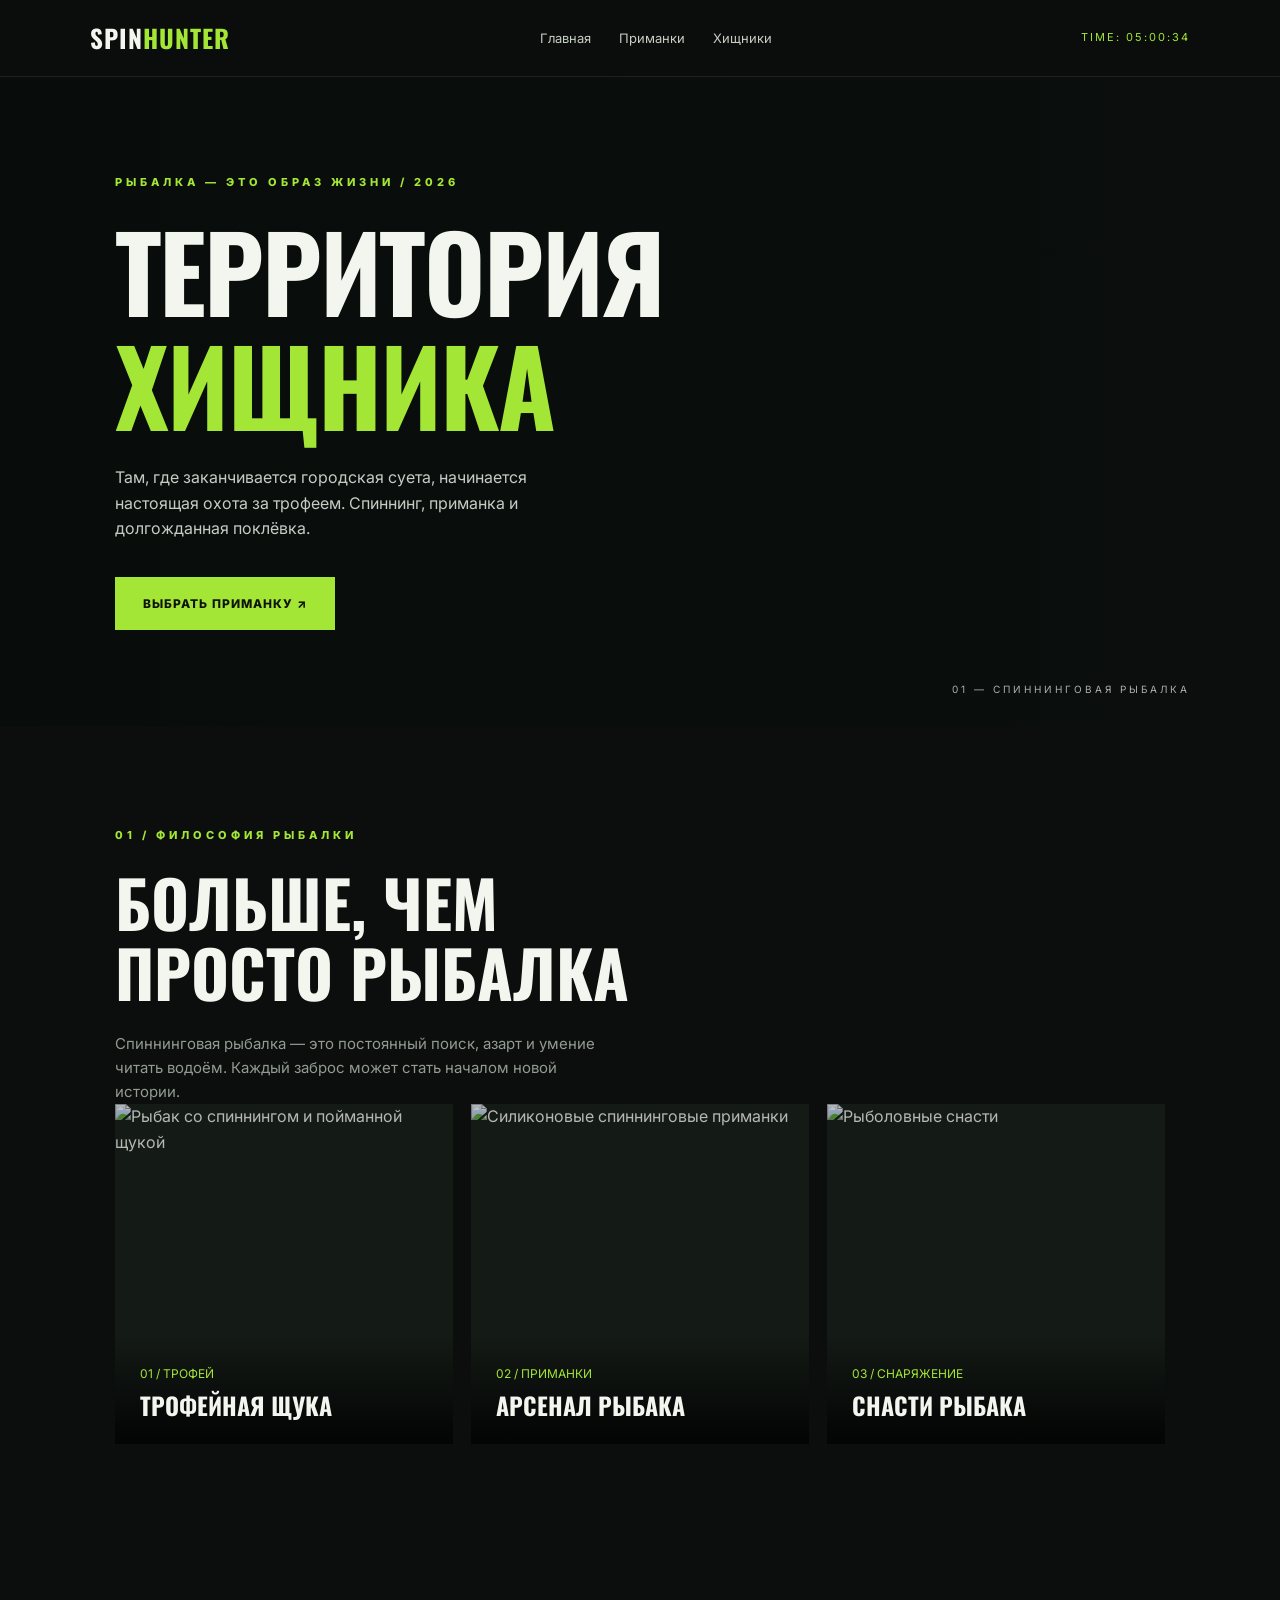
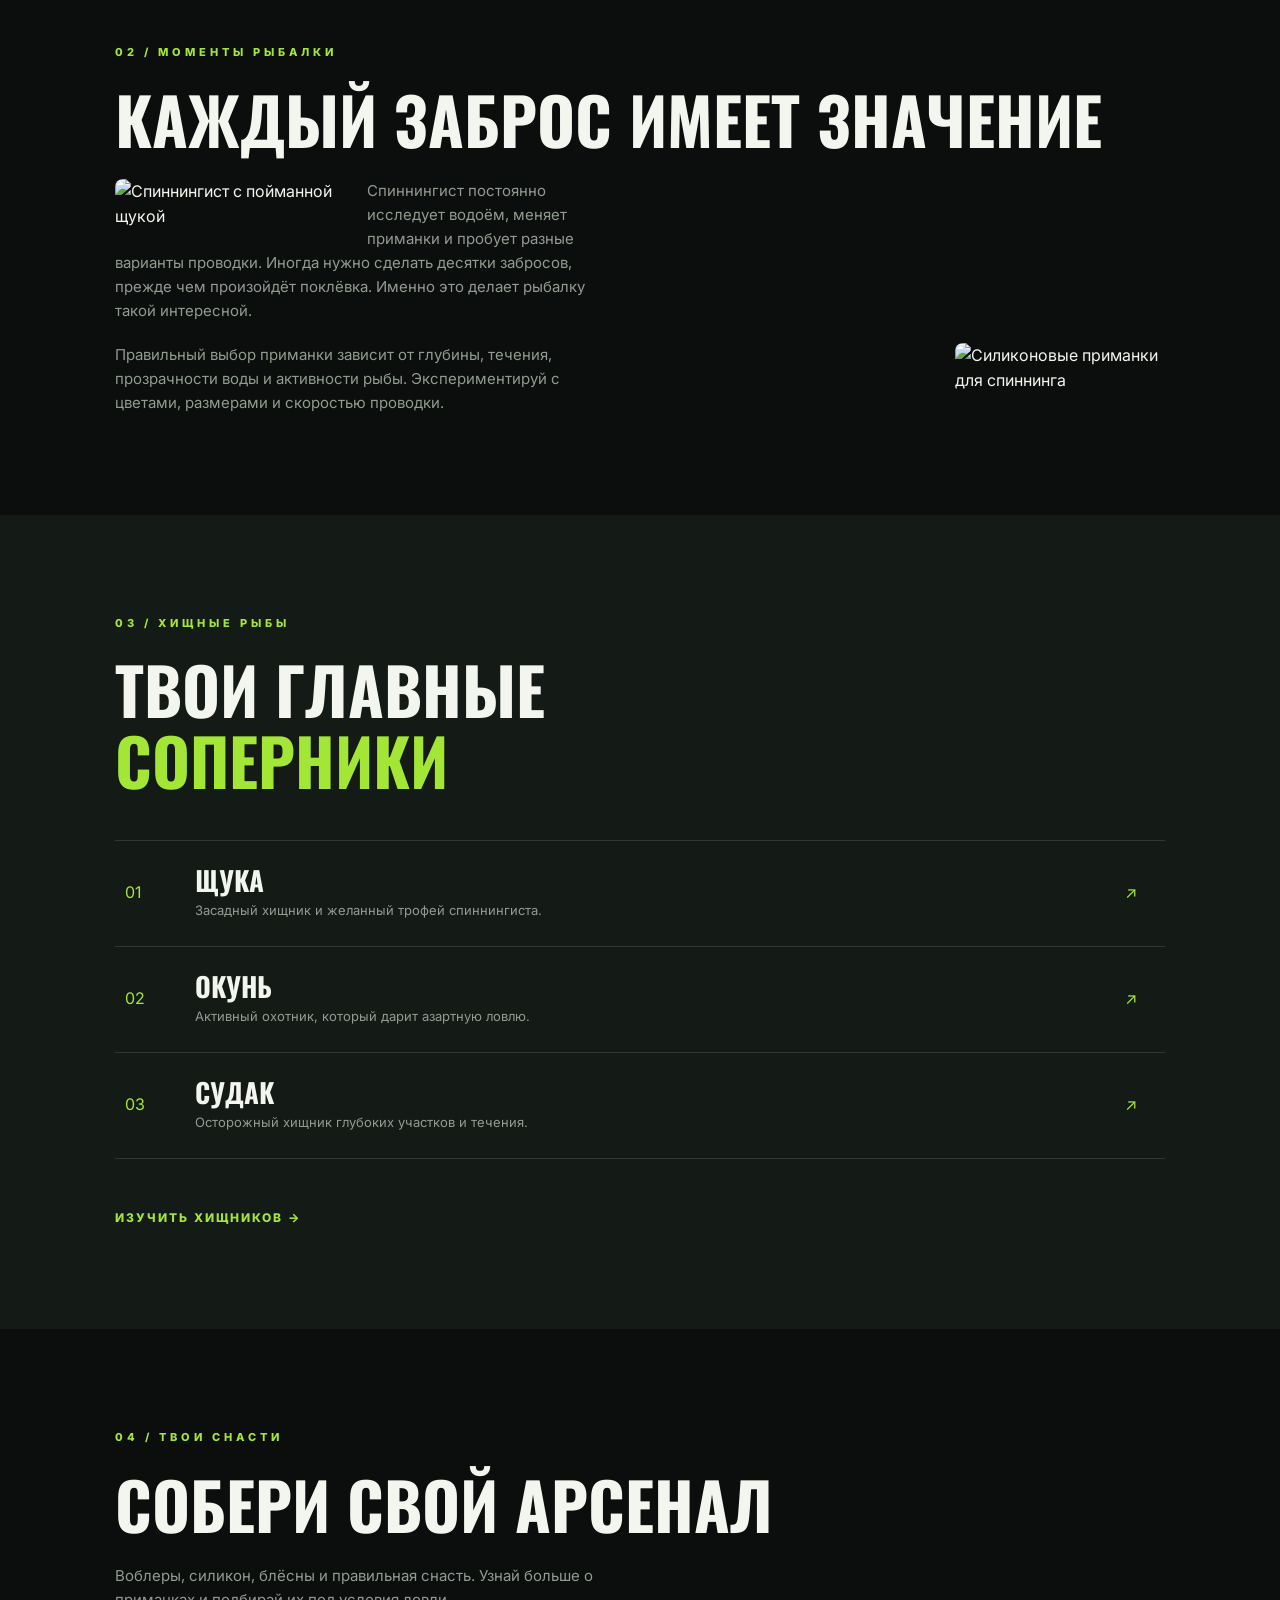
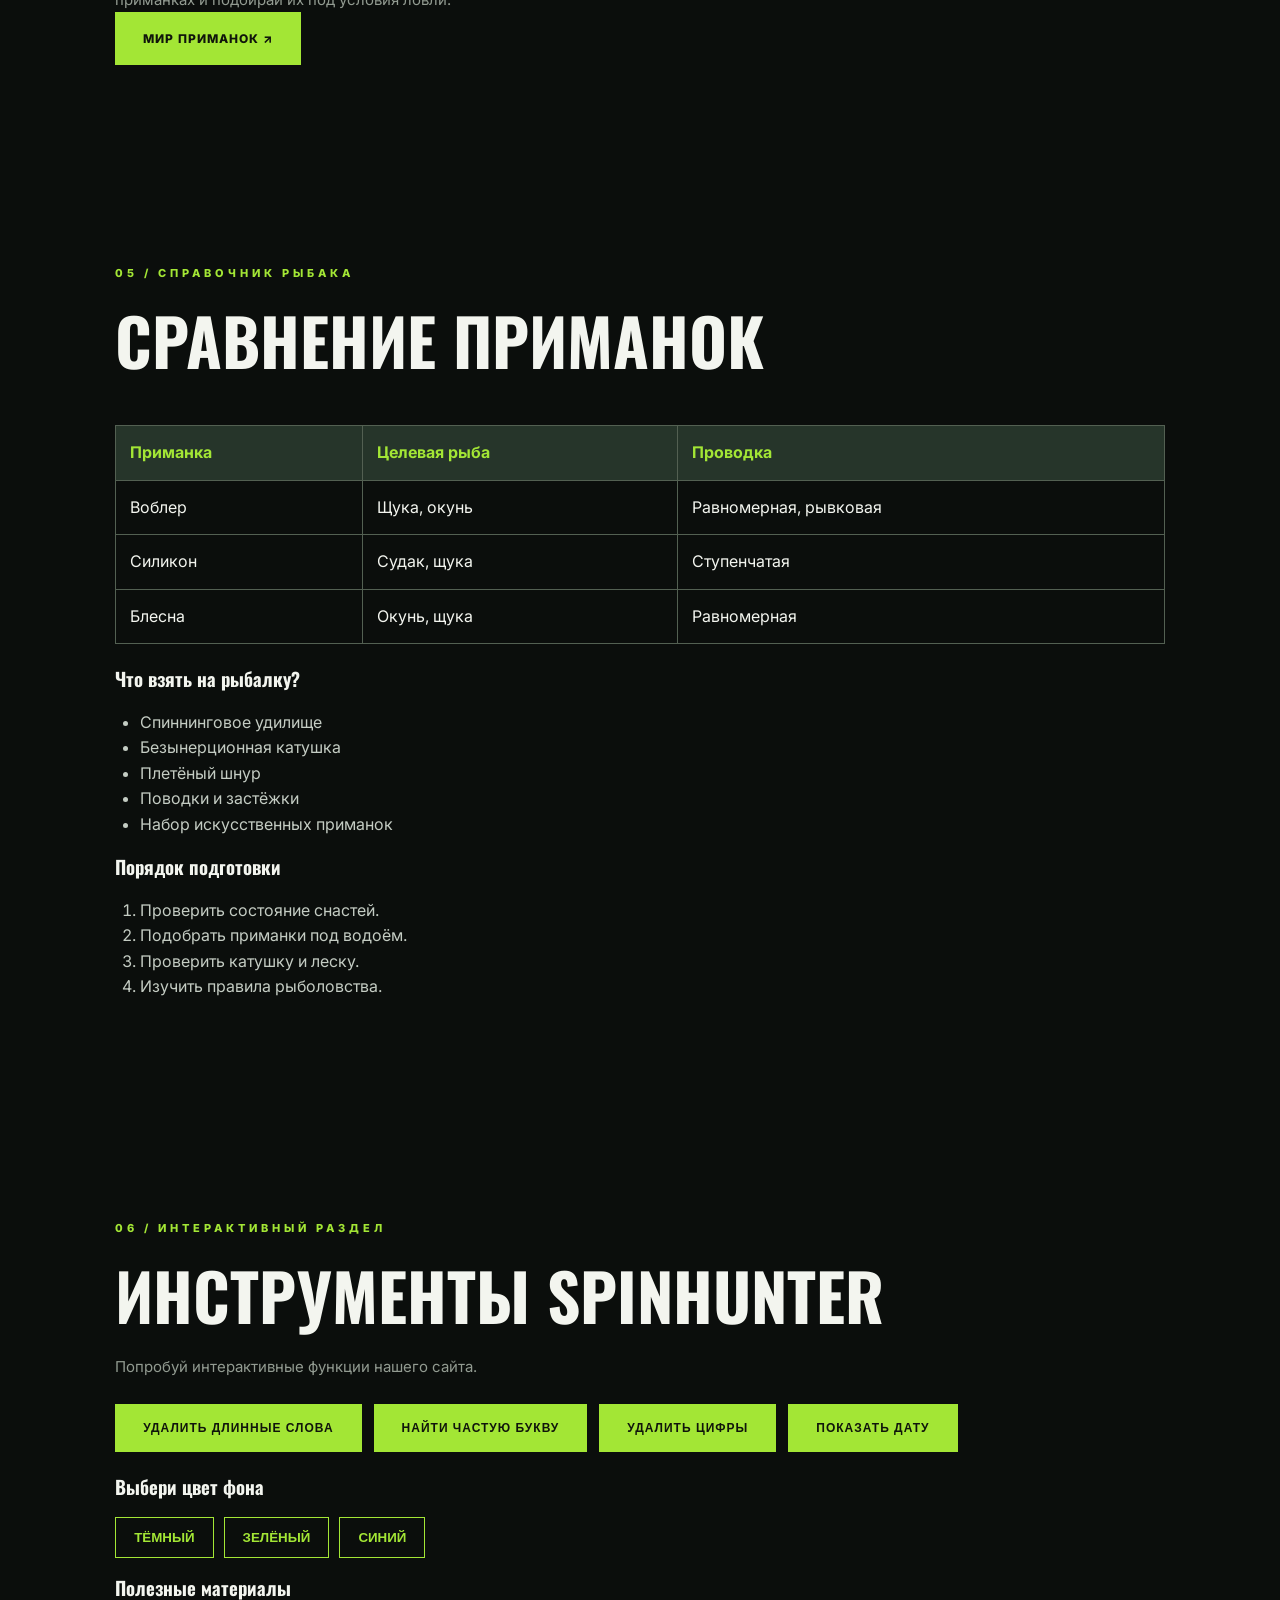
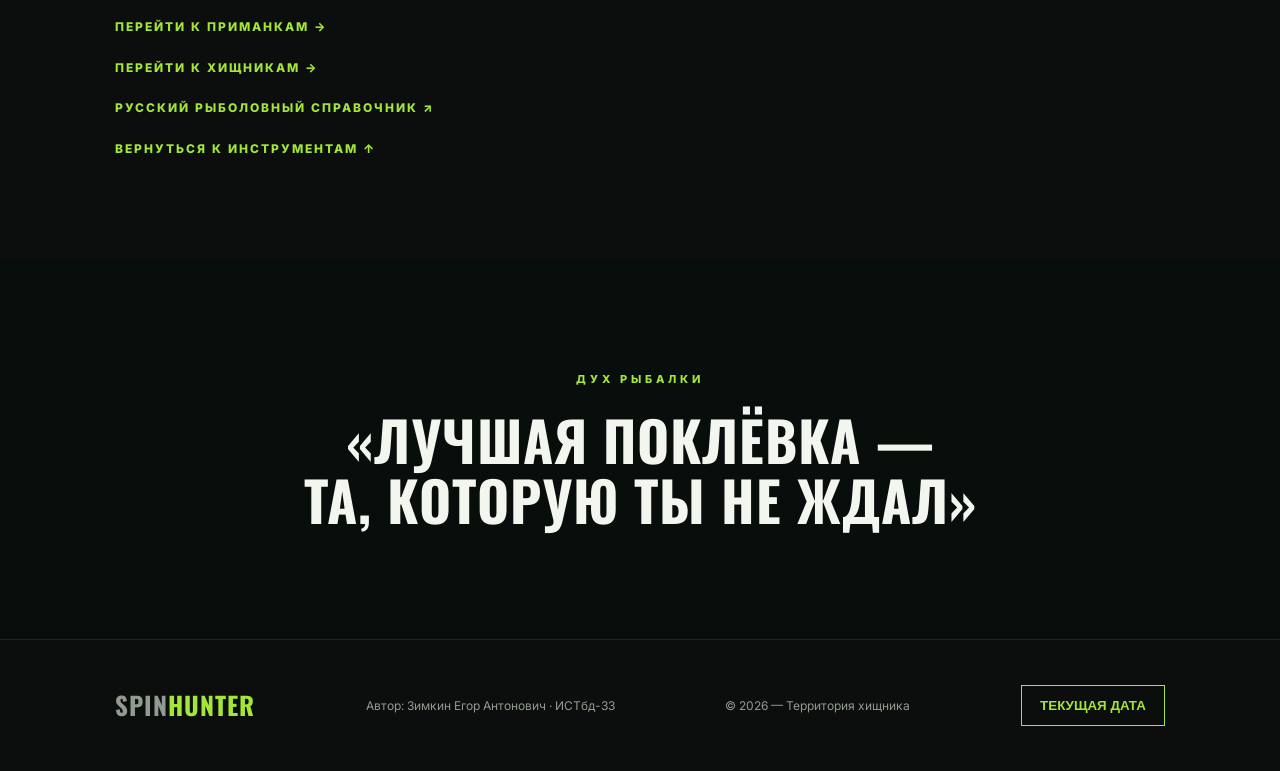
==== commit 2979a339: "index.html" ====
--- a/index.html
+++ b/index.html
@@ -418,7 +418,7 @@
 
     <p style="margin-top:15px;">
 
-      <a href="https://www.fishbase.se/" target="_blank" rel="noopener" class="text-link">РЫБОЛОВНЫЙ СПРАВОЧНИК ↗</a>
+      <a href="https://ru.wikipedia.org/wiki/Рыболовство" target="_blank" rel="noopener" class="text-link">РУССКИЙ РЫБОЛОВНЫЙ СПРАВОЧНИК ↗</a>
 
     </p>
 
